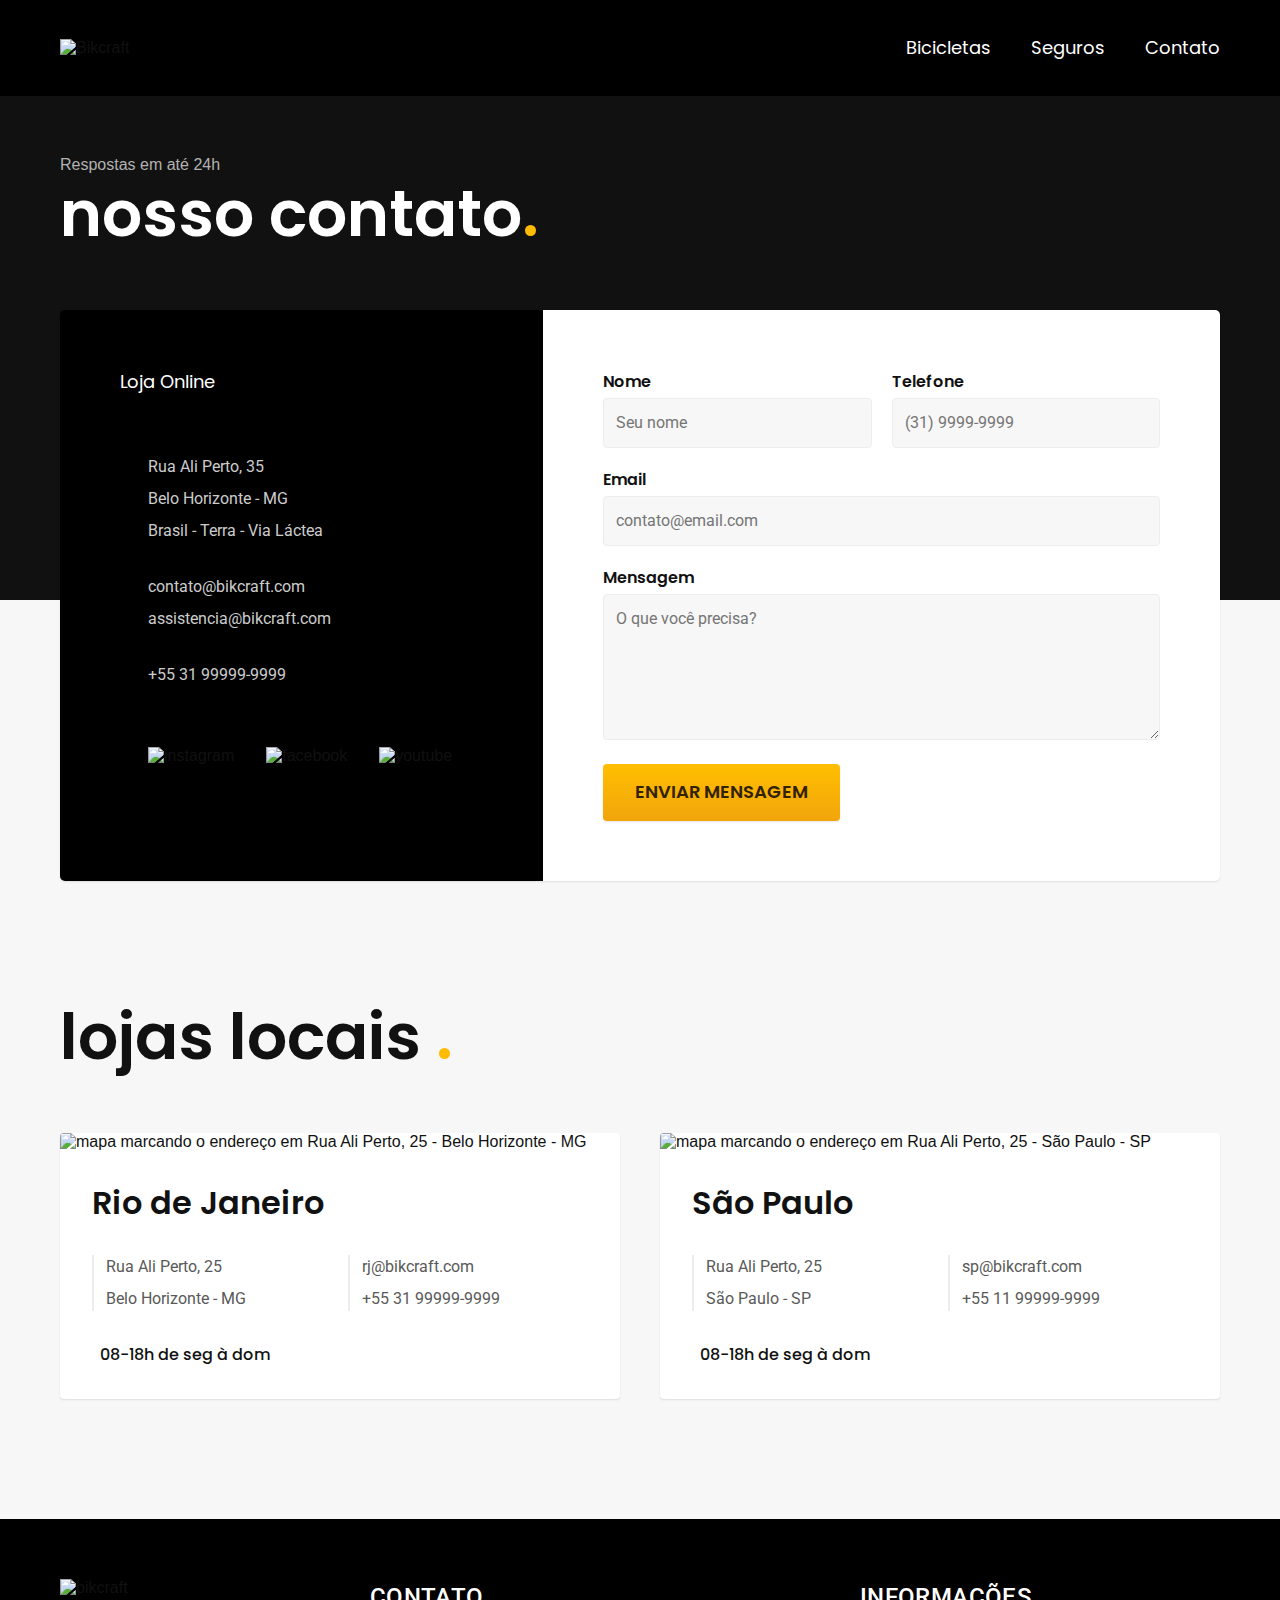
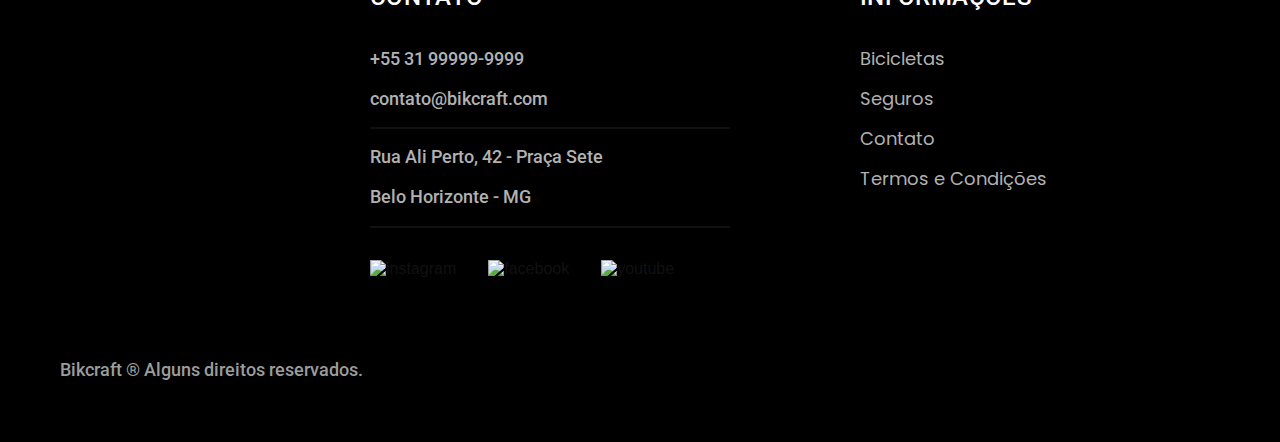
==== contato.html @ 92143eca "bug-fix-missing-files" ====
<!DOCTYPE html>
<html lang="pt-br">

<head>
  <meta charset="UTF-8">
  <meta http-equiv="X-UA-Compatible" content="IE=edge">
  <meta name="viewport" content="width=device-width, initial-scale=1.0">
  <title>Contato | Bikcraft - Bicicletas Elétricas</title>
  <meta name="description" content="Termos e condições.">
  <link rel="stylesheet" href="./css/style.css">
  <link rel="preconnect" href="https://fonts.googleapis.com">
  <link rel="preconnect" href="https://fonts.gstatic.com" crossorigin>
  <link href="https://fonts.googleapis.com/css2?family=Merriweather:ital,wght@1,900&family=Poppins:wght@400;600&family=Roboto:wght@400;500&display=swap" rel="stylesheet">

</head>

<body id="contato">
  <header class="header-bg">
    <div class="header container">
      <a href="./">
        <img src="./img/bikcraft.svg" alt="Bikcraft">
      </a>

      <nav aria-label="primaria">
        <ul class="header-menu font-1-m cor-0">
          <li><a href="./bicicletas.html">Bicicletas</a></li>
          <li><a href="./seguros.html">Seguros</a></li>
          <li><a href="./contato.html">Contato</a></li>
        </ul>
      </nav>
    </div>
  </header>

  <main>
    <div class="titulo-bg">
      <div class="titulo container">
        <p class="font-2-l-b cor-5">Respostas em até 24h</p>
        <h1 class="font-1-xxl cor-0">nosso contato<span class="cor-p1">.</span> </h1>
      </div>
    </div>
    <div class="contato container">
      <section class="contato-dados" aria-label="Endereço">
        <h2 class="font-1-m cor-0">Loja Online</h2>
        <div class="contato-endereco font-2-s cor-4">
          <p>Rua Ali Perto, 35</p>
          <p>Belo Horizonte - MG</p>
          <p>Brasil - Terra - Via Láctea</p>
        </div>
        <address class="contato-meios font-2-s cor-4">
          <a href="mailto:contato@bikcraft.com">contato@bikcraft.com</a>
          <a href="mailto:assistencia@bikcraft.com">assistencia@bikcraft.com</a>
          <a href="tel:+5531999999999">+55 31 99999-9999</a>
        </address>
        <div class="contato-redes">
          <a href="./">
            <img src="./img/redes/instagram-p.svg" alt="instagram">
          </a>
          <a href="./">
            <img src="./img/redes/facebook-p.svg" alt="facebook">
          </a><a href="./">
            <img src="./img/redes/youtube-p.svg" alt="youtube">
          </a>
        </div>
      </section>
      <section class="contato-formulario" aria-label="Formulário">
        <form class="form" action="./contato.html">
          <div>
            <label for="nome">Nome</label>
            <input type="text" id="nome" name="nome" placeholder="Seu nome">
          </div>
          <div>
            <label for="telefone">Telefone</label>
            <input type="text" id="telefone" name="telefone" placeholder="(31) 9999-9999">
          </div>
          <div class="col-2">
            <label for="email">Email</label>
            <input type="text" id="email" name="email" placeholder="contato@email.com">
          </div>
          <div class="col-2">
            <label for="mensagem">Mensagem</label>
            <textarea rows="5" id="mensagem" name="Mensagem" placeholder="O que você precisa?"></textarea>
          </div>
          <button class="botao col-2">Enviar Mensagem</button>
        </form>
      </section>

    </div>
  </main>

  <article class="lojas container">
    <h2 class="font-1-xxl">lojas locais <span class="cor-p1">.</span></h2>
    <div class="lojas-item">
      <img src="./img/lojas/rj.jpg" alt="mapa marcando o endereço em Rua Ali Perto, 25 - Belo Horizonte - MG">
      <div class="lojas-conteudo">
        <h3 class="font-1-xl">Rio de Janeiro</h3>
        <div class="lojas-dados font-2-s cor-8">
          <p>Rua Ali Perto, 25</p>
          <p>Belo Horizonte - MG</p>
        </div>
        <div class="lojas-dados font-2-s cor-8">
          <a href="mailto:rj@bikcraft.com">rj@bikcraft.com</a>
          <a href="tel:+5531999999999">+55 31 99999-9999</a>
        </div>
        <p class="lojas-tempo font-1-s"> <img src="./img/icones/horario.svg" alt=""> 08-18h de seg à dom</p>
      </div>
    </div>

    <div class="lojas-item">
      <img src="./img/lojas/sp.jpg" alt="mapa marcando o endereço em Rua Ali Perto, 25 - São Paulo - SP">
      <div class="lojas-conteudo">
        <h3 class="font-1-xl">São Paulo</h3>

        <div class="lojas-dados font-2-s cor-8">
          <p>Rua Ali Perto, 25</p>
          <p>São Paulo - SP</p>
        </div>
        <div class="lojas-dados font-2-s cor-8">
          <a href="mailto:sp@bikcraft.com">sp@bikcraft.com</a>
          <a href="tel:+5511999999999">+55 11 99999-9999</a>
        </div>
        <p class="lojas-tempo font-1-s"><img src="./img/icones/horario.svg" alt=""> 08-18h de seg à dom</p>
      </div>
    </div>
  </article>

  <footer class="footer-bg">
    <div class="footer container">
      <img src="./img/bikcraft.svg" alt="bikcraft">

      <div class="footer-contato">
        <h3 class="font-2-1-b cor-0">Contato</h3>
        <ul class="font-2-m cor-5">
          <li><a href="tel:+5531999999999">+55 31 99999-9999</a></li>
          <li><a href="mailto:contato@bikcraft.com">contato@bikcraft.com</a></li>
          <li>Rua Ali Perto, 42 - Praça Sete</li>
          <li>Belo Horizonte - MG</li>
        </ul>
        <div class="footer-redes">
          <a href="./">
            <img src="./img/redes/instagram.svg" alt="instagram">
          </a>
          <a href="./">
            <img src="./img/redes/facebook.svg" alt="facebook">
          </a><a href="./">
            <img src="./img/redes/youtube.svg" alt="youtube">
          </a>
        </div>

      </div>
      <div class="footer-informacoes">
        <h3 class="font-2-1-b cor-0">Informações</h3>
        <nav>
          <ul class="font-1-m cor-5">
            <li><a href="./bicicletas.html">Bicicletas</a></li>
            <li><a href="./seguros.html">Seguros</a></li>
            <li><a href="./contato.html">Contato</a></li>
            <li><a href="./termos.html">Termos e Condições</a></li>
          </ul>
        </nav>
      </div>
      <p class="footer-copy font-2-m cor-6">Bikcraft ® Alguns direitos reservados.</p>
    </div>
  </footer>
</body>

</html>
---- css/style.css ----
@import "./global/global.css";
@import "./utilidades/tipografia.css";
@import "./utilidades/cores.css";
@import "./global/header.css";
@import "./global/footer.css";

/* Utilidades */
@import "./utilidades/componentes.css";
@import "./utilidades/formulario.css";

/* HOME */
@import "./home/introducao.css";
@import "./home/tecnologia.css";
@import "./home/parceiros.css";
@import "./home/depoimento.css";

/* Bicicletas */
@import "./bicicletas/bicicletas-lista.css";
@import "./bicicletas/bicicletas.css";

/* Bicicletas */
@import "./bicicleta/bicicleta.css";
@import "./bicicleta/seguro.css";

/* Seguros */
@import "./seguros/seguros.css";
@import "./seguros/vantagens.css";
@import "./seguros/perguntas.css";

/* Contato */
@import "./contato/contato.css";
@import "./contato/lojas.css";

/* Contato */
@import "./orcamento/orcamento.css";

/* Termos */
@import "./termos/termos.css";
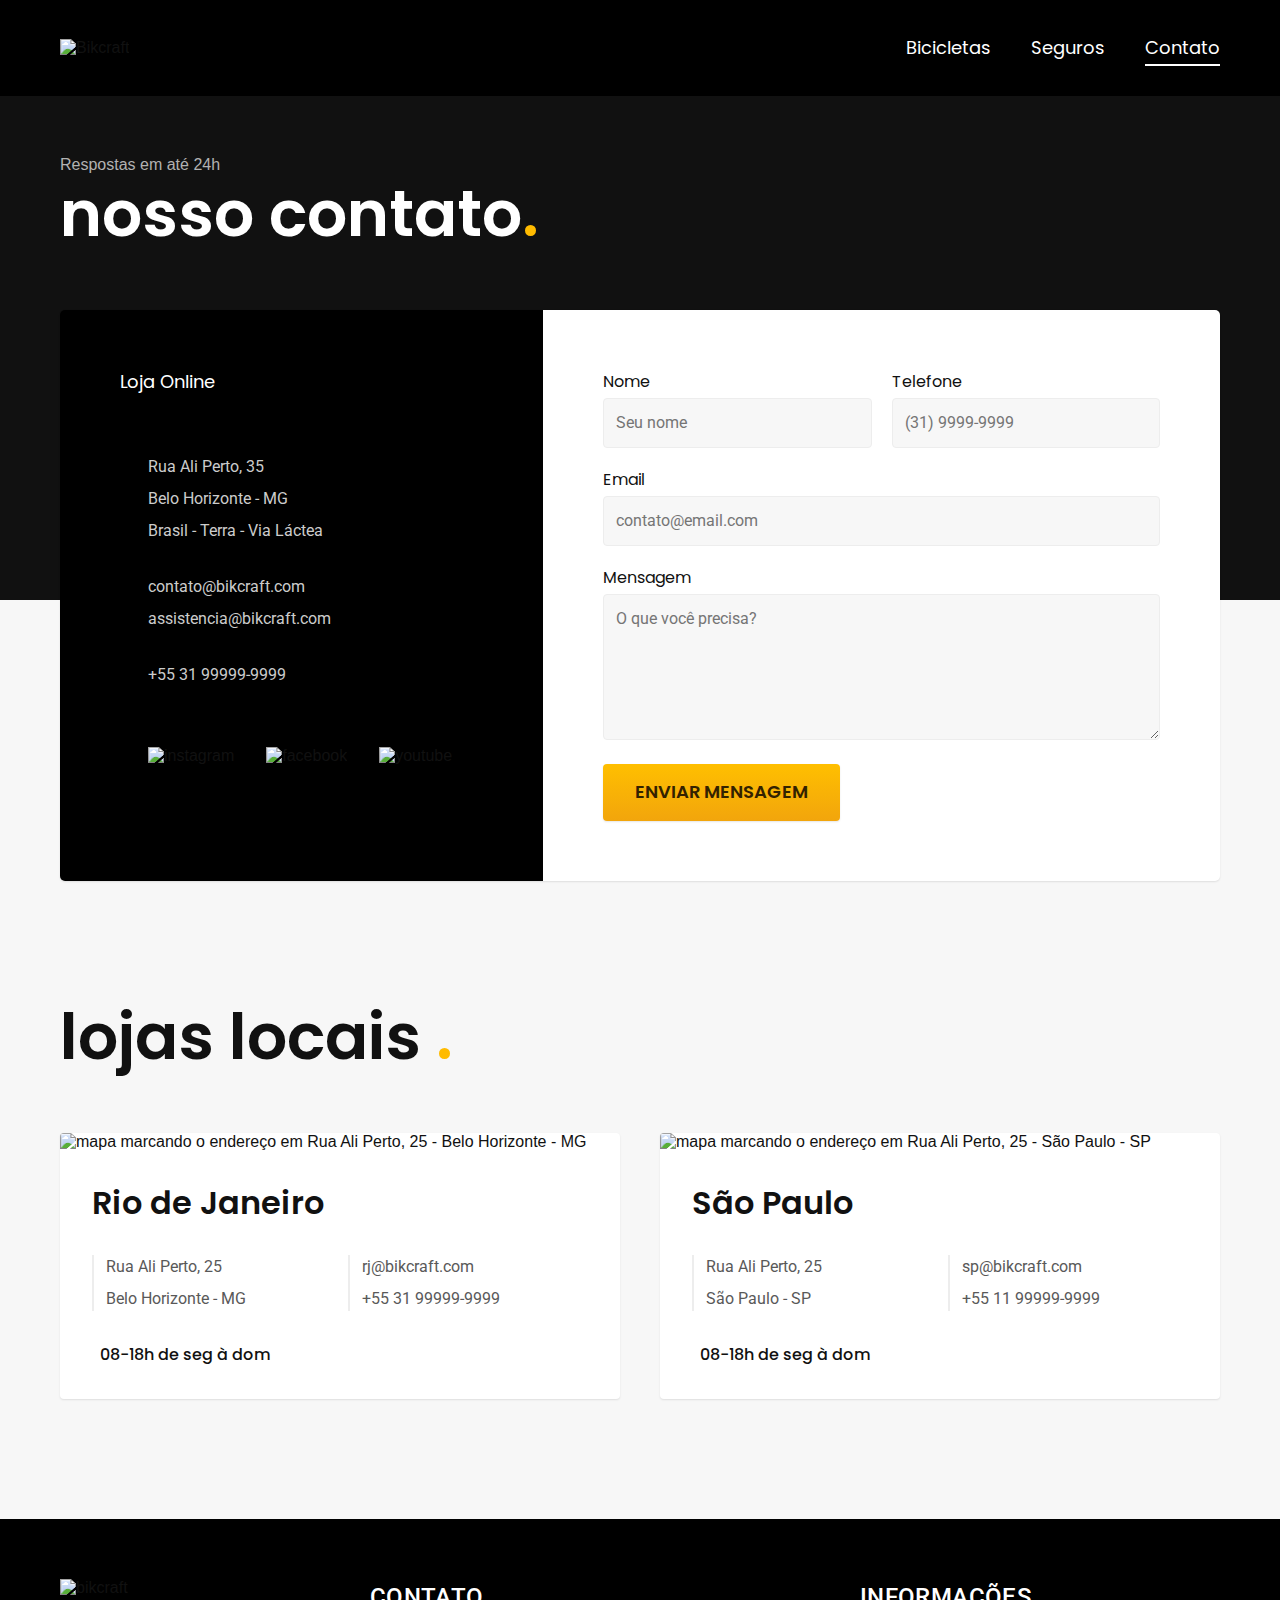
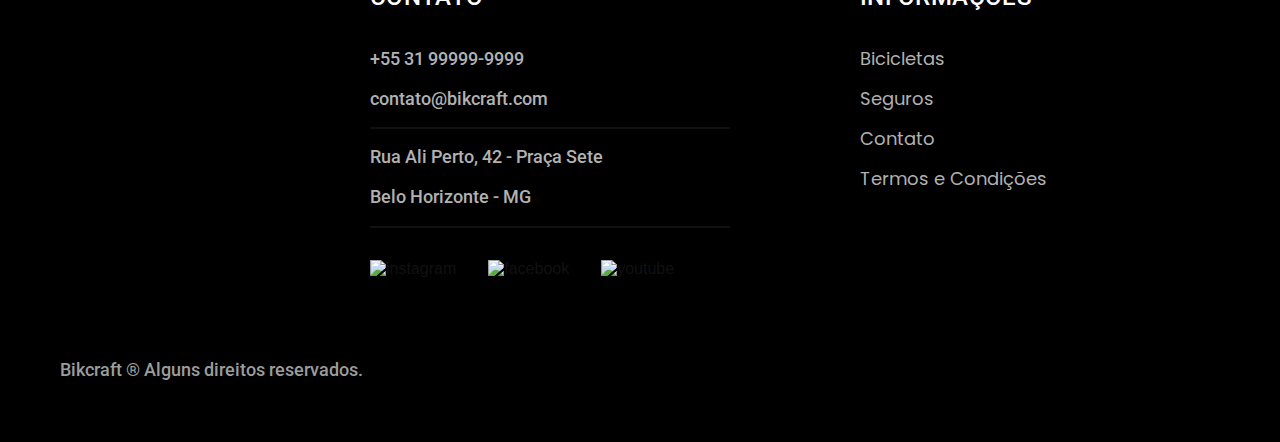
==== commit a3f047cd: "inicio-js-update" ====
--- a/contato.html
+++ b/contato.html
@@ -7,6 +7,7 @@
   <meta name="viewport" content="width=device-width, initial-scale=1.0">
   <title>Contato | Bikcraft - Bicicletas Elétricas</title>
   <meta name="description" content="Termos e condições.">
+  <link rel="preload" href="./css/style.css" as="style">
   <link rel="stylesheet" href="./css/style.css">
   <link rel="preconnect" href="https://fonts.googleapis.com">
   <link rel="preconnect" href="https://fonts.gstatic.com" crossorigin>
@@ -161,6 +162,7 @@
       <p class="footer-copy font-2-m cor-6">Bikcraft ® Alguns direitos reservados.</p>
     </div>
   </footer>
+  <script src="./js/script.js"></script>
 </body>
 
 </html>